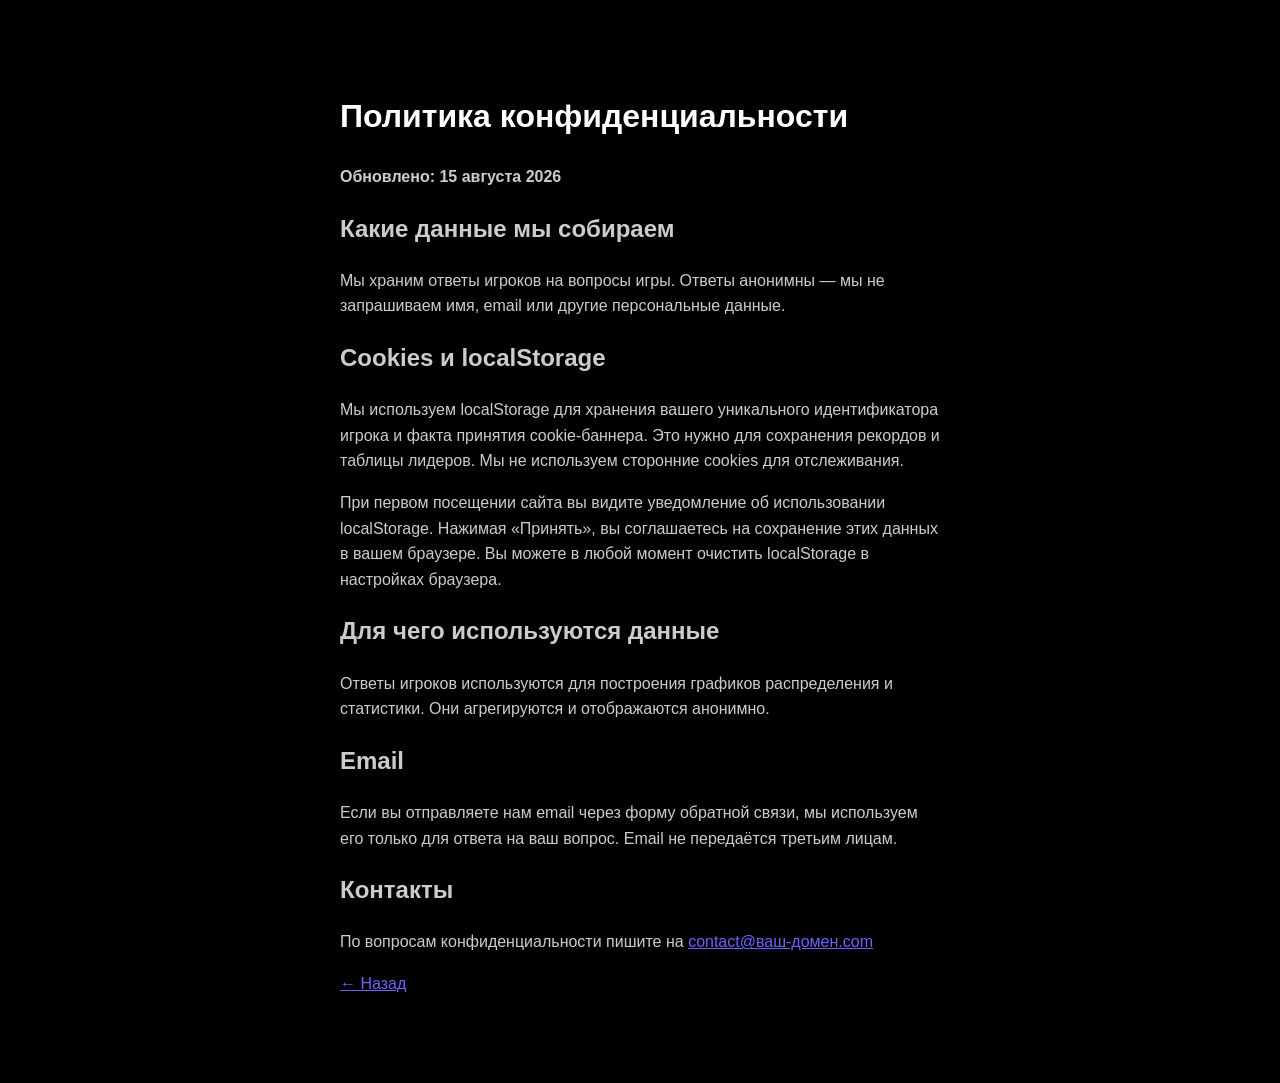
==== static/privacy.html @ b976f3bb "Добавлен деплой, favicon, robots.txt, privacy" ====
<!DOCTYPE html>
<html lang="ru">
<head>
    <meta charset="UTF-8">
    <title>Политика конфиденциальности</title>
    <style>
        body { background: #000; color: #ccc; font-family: sans-serif; max-width: 600px; margin: 50px auto; padding: 20px; line-height: 1.6; }
        h1 { color: #fff; }
        a { color: #6c63ff; }
    </style>
</head>
<body>
    <h1>Политика конфиденциальности</h1>
    <p><strong>Обновлено: 15 августа 2026</strong></p>

    <h2>Какие данные мы собираем</h2>
    <p>Мы храним ответы игроков на вопросы игры. Ответы анонимны — мы не запрашиваем имя, email или другие персональные данные.</p>

    <h2>Cookies и localStorage</h2>
    <p>Мы используем localStorage для хранения вашего уникального идентификатора игрока и факта принятия cookie-баннера. Это нужно для сохранения рекордов и таблицы лидеров. Мы не используем сторонние cookies для отслеживания.</p>
    <p>При первом посещении сайта вы видите уведомление об использовании localStorage. Нажимая «Принять», вы соглашаетесь на сохранение этих данных в вашем браузере. Вы можете в любой момент очистить localStorage в настройках браузера.</p>

    <h2>Для чего используются данные</h2>
    <p>Ответы игроков используются для построения графиков распределения и статистики. Они агрегируются и отображаются анонимно.</p>

    <h2>Email</h2>
    <p>Если вы отправляете нам email через форму обратной связи, мы используем его только для ответа на ваш вопрос. Email не передаётся третьим лицам.</p>

    <h2>Контакты</h2>
    <p>По вопросам конфиденциальности пишите на <a href="mailto:contact@ваш-домен.com">contact@ваш-домен.com</a></p>

    <p><a href="/">← Назад</a></p>
</body>
</html>
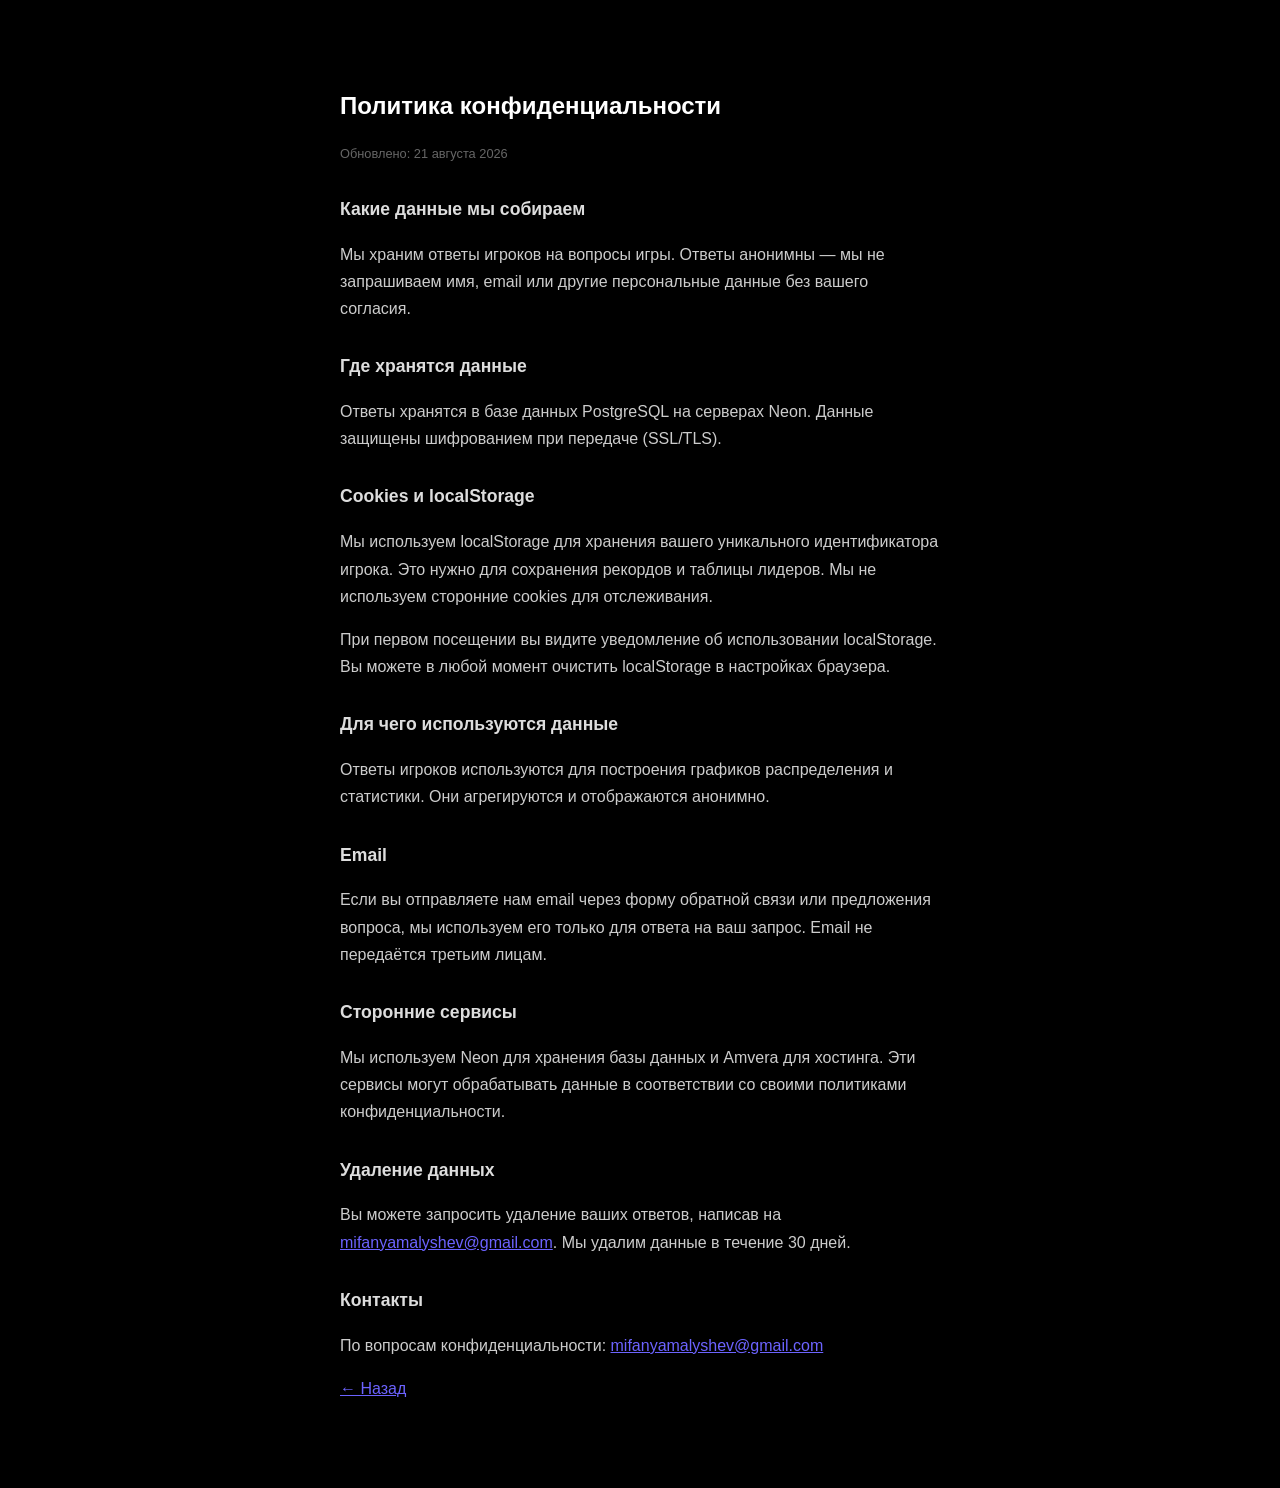
==== commit 537d0ccd: "final commit" ====
--- a/static/privacy.html
+++ b/static/privacy.html
@@ -2,32 +2,44 @@
 <html lang="ru">
 <head>
     <meta charset="UTF-8">
+    <meta name="viewport" content="width=device-width, initial-scale=1.0">
     <title>Политика конфиденциальности</title>
     <style>
-        body { background: #000; color: #ccc; font-family: sans-serif; max-width: 600px; margin: 50px auto; padding: 20px; line-height: 1.6; }
-        h1 { color: #fff; }
+        body { background: #000; color: #ccc; font-family: 'Segoe UI', sans-serif; max-width: 600px; margin: 50px auto; padding: 20px; line-height: 1.7; }
+        h1 { color: #fff; font-size: 1.5rem; }
+        h2 { color: #ddd; font-size: 1.1rem; margin-top: 30px; }
         a { color: #6c63ff; }
+        .updated { color: #666; font-size: 0.8rem; }
     </style>
 </head>
 <body>
     <h1>Политика конфиденциальности</h1>
-    <p><strong>Обновлено: 15 августа 2026</strong></p>
+    <p class="updated">Обновлено: 21 августа 2026</p>
 
     <h2>Какие данные мы собираем</h2>
-    <p>Мы храним ответы игроков на вопросы игры. Ответы анонимны — мы не запрашиваем имя, email или другие персональные данные.</p>
+    <p>Мы храним ответы игроков на вопросы игры. Ответы анонимны — мы не запрашиваем имя, email или другие персональные данные без вашего согласия.</p>
+
+    <h2>Где хранятся данные</h2>
+    <p>Ответы хранятся в базе данных PostgreSQL на серверах Neon. Данные защищены шифрованием при передаче (SSL/TLS).</p>
 
     <h2>Cookies и localStorage</h2>
-    <p>Мы используем localStorage для хранения вашего уникального идентификатора игрока и факта принятия cookie-баннера. Это нужно для сохранения рекордов и таблицы лидеров. Мы не используем сторонние cookies для отслеживания.</p>
-    <p>При первом посещении сайта вы видите уведомление об использовании localStorage. Нажимая «Принять», вы соглашаетесь на сохранение этих данных в вашем браузере. Вы можете в любой момент очистить localStorage в настройках браузера.</p>
+    <p>Мы используем localStorage для хранения вашего уникального идентификатора игрока. Это нужно для сохранения рекордов и таблицы лидеров. Мы не используем сторонние cookies для отслеживания.</p>
+    <p>При первом посещении вы видите уведомление об использовании localStorage. Вы можете в любой момент очистить localStorage в настройках браузера.</p>
 
     <h2>Для чего используются данные</h2>
     <p>Ответы игроков используются для построения графиков распределения и статистики. Они агрегируются и отображаются анонимно.</p>
 
     <h2>Email</h2>
-    <p>Если вы отправляете нам email через форму обратной связи, мы используем его только для ответа на ваш вопрос. Email не передаётся третьим лицам.</p>
+    <p>Если вы отправляете нам email через форму обратной связи или предложения вопроса, мы используем его только для ответа на ваш запрос. Email не передаётся третьим лицам.</p>
+
+    <h2>Сторонние сервисы</h2>
+    <p>Мы используем Neon для хранения базы данных и Amvera для хостинга. Эти сервисы могут обрабатывать данные в соответствии со своими политиками конфиденциальности.</p>
+
+    <h2>Удаление данных</h2>
+    <p>Вы можете запросить удаление ваших ответов, написав на <a href="mailto:mifanyamalyshev@gmail.com">mifanyamalyshev@gmail.com</a>. Мы удалим данные в течение 30 дней.</p>
 
     <h2>Контакты</h2>
-    <p>По вопросам конфиденциальности пишите на <a href="mailto:contact@ваш-домен.com">contact@ваш-домен.com</a></p>
+    <p>По вопросам конфиденциальности: <a href="mailto:mifanyamalyshev@gmail.com">mifanyamalyshev@gmail.com</a></p>
 
     <p><a href="/">← Назад</a></p>
 </body>
